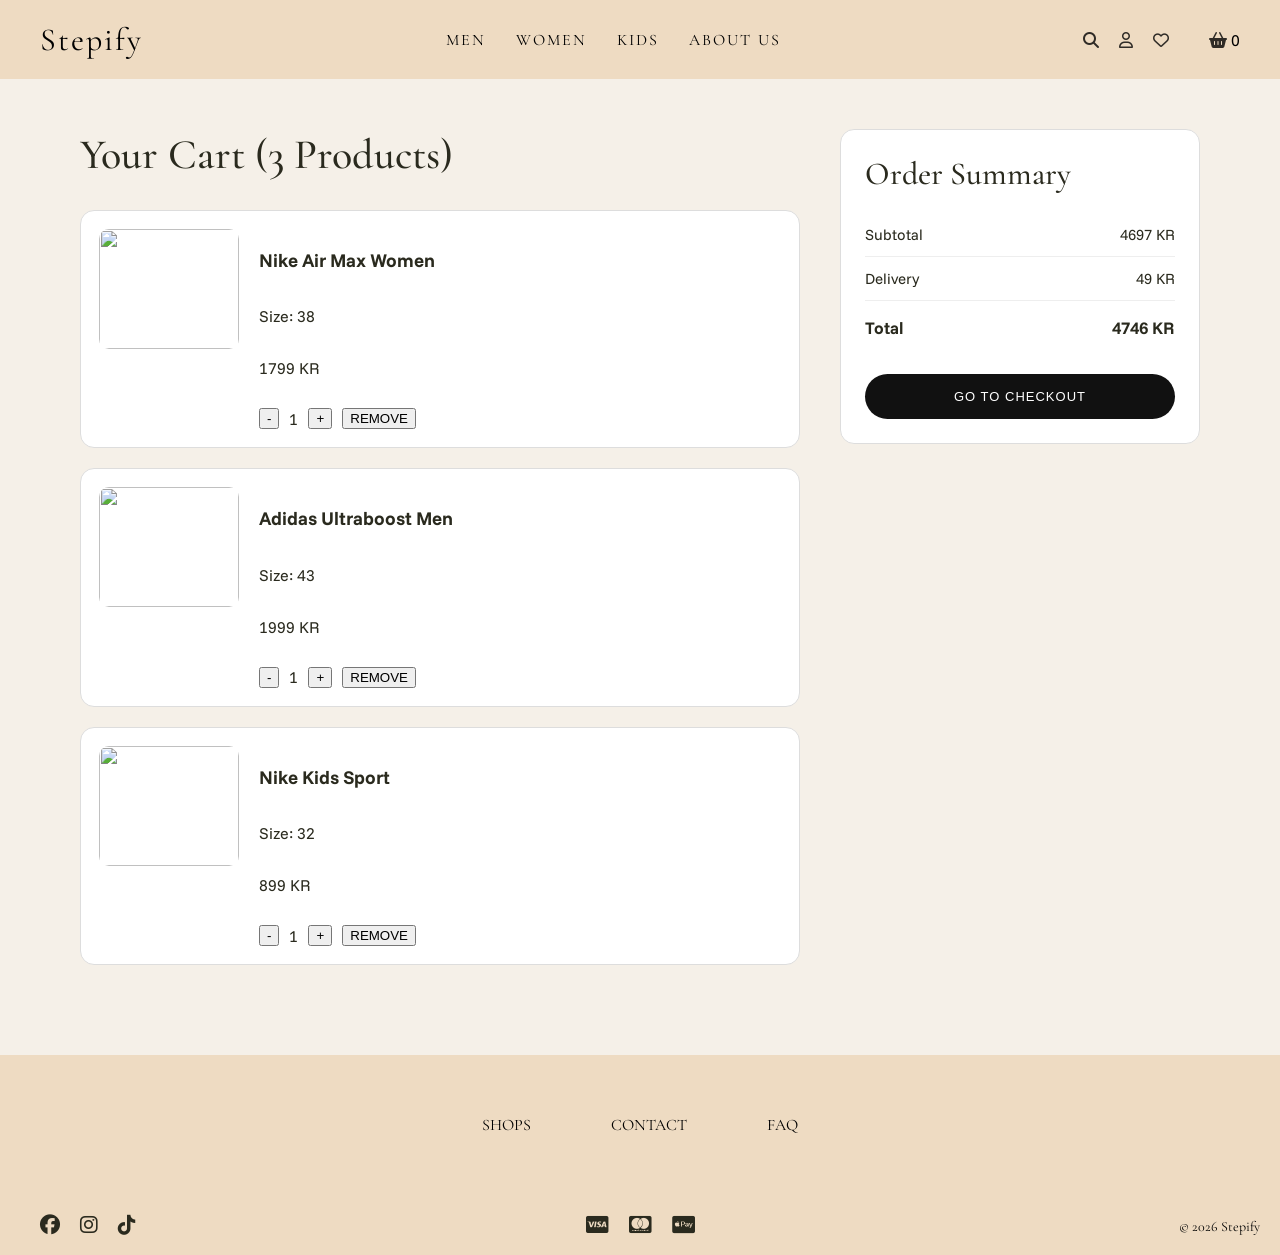
==== cart.html @ f6ad2549 "Add files via upload" ====
<!DOCTYPE html>
<html lang="en">
<head>
  <meta charset="UTF-8" />
  <meta name="viewport" content="width=device-width, initial-scale=1.0" />
  <title>Stepify | Cart</title>

  <link rel="stylesheet" href="cart.css" />
  <link rel="stylesheet" href="https://cdnjs.cloudflare.com/ajax/libs/font-awesome/6.5.0/css/all.min.css" />
  <link rel="preconnect" href="https://fonts.googleapis.com" />
  <link rel="preconnect" href="https://fonts.gstatic.com" crossorigin />
  <link href="https://fonts.googleapis.com/css2?family=Cormorant+Garamond:wght@300;400;500;600;700&family=Funnel+Sans:wght@300;400;500;600;700&display=swap" rel="stylesheet"><body>

  <!-- HEADER -->
  <header>
    <h1 class="cormorant-garamond-regular">
      <a href="index.html">Stepify</a>
    </h1>

    <nav class="cormorant-garamond-regular">
      <a href="men.html">MEN</a>
      <a href="women.html">WOMEN</a>
      <a href="kids.html">KIDS</a>
      <a href="about.html">ABOUT US</a>
    </nav>

    <div class="icons">
      <a href="search.html"><i class="fa-solid fa-magnifying-glass"></i></a>
      <a href="account.html"><i class="fa-regular fa-user"></i></a>
      <a href="favorites.html"><i class="fa-regular fa-heart"></i></a>
      <a href="cart.html">
      <a href="cart.html"><i class="fa-solid fa-basket-shopping"></i> <span id="cart-count">0</span></a>   
    </div>
  </header>

  <!-- MAIN -->
  <main class="cart-page">
    <section class="cart-left">
      <h2 id="cart-title">Your Cart (0 Products)</h2>
      <div id="cart-items"></div>
    </section>

    <aside class="cart-summary">
      <h3>Order Summary</h3>

      <div class="summary-row">
        <span>Subtotal</span>
        <span id="subtotal">0 KR</span>
      </div>

      <div class="summary-row">
        <span>Delivery</span>
        <span id="delivery">49 KR</span>
      </div>

      <div class="summary-row total-row">
        <span>Total</span>
        <span id="total">49 KR</span>
      </div>

      <button id="checkout-btn" class="checkout-btn">GO TO CHECKOUT</button>
    </aside>
  </main>

  <!-- FOOTER -->
  <footer>
    <div class="footer-links">
      <a href="#">SHOPS</a>
      <a href="#">CONTACT</a>
      <a href="#">FAQ</a>
    </div>

    <div class="footer-payments">
      <i class="fa-brands fa-cc-visa"></i>
      <i class="fa-brands fa-cc-mastercard"></i>
      <i class="fa-brands fa-cc-apple-pay"></i>
    </div>

    <div class="socialmedia">
      <i class="fa-brands fa-facebook"></i>
      <i class="fa-brands fa-instagram"></i>
      <i class="fa-brands fa-tiktok"></i>
    </div>

    <div class="footer-copy">
      <p>© 2026 Stepify</p>
    </div>
  </footer>

  <script src="cart.js"></script>
</body>
</html>
---- cart.css ----
/* ===== RESET ===== */
* {
  box-sizing: border-box;
}

body {
  margin: 0;
  padding: 0;
  background-color: #F5F0E8;
  color: #2A2A1E;
  font-family: "Funnel Sans", Arial, sans-serif;
}

/* ===== HEADER ===== */
header {
  background-color: rgb(238, 219, 194);
  display: flex;
  justify-content: space-between;
  align-items: center;
  padding: 20px 40px;
  position: sticky;
  top: 0;
  z-index: 1000;
}

.cormorant-garamond-regular {
  font-family: "Cormorant Garamond", serif;
  font-weight: 400;
  font-style: normal;
  font-size: 32px;
  letter-spacing: 2px;
  margin: 0;
}

.cormorant-garamond-regular a {
  color: black;
  text-decoration: none;
}

nav {
  display: flex;
  gap: 30px;
}

nav a {
  text-decoration: none;
  color: black;
  font-size: 16px;
}

nav a:hover {
  text-decoration: underline;
}

.icons {
  display: flex;
  gap: 20px;
}

.icons a {
  color: black;
  text-decoration: none;
}

.icons i {
  font-size: 16px;
  cursor: pointer;
  opacity: 0.8;
}

.icons i:hover {
  opacity: 1;
}

/* ===== MAIN ===== */
.cart-page {
  max-width: 1200px;
  margin: 50px auto;
  padding: 0 40px;
  display: grid;
  grid-template-columns: 2fr 1fr;
  gap: 40px;
  align-items: start;
}

.cart-left h2 {
  font-family: "Cormorant Garamond", serif;
  font-size: 42px;
  font-weight: 500;
  margin: 0 0 30px;
}

/* ===== CART ITEM ===== */
.cart-item {
  background: white;
  border: 1px solid #ddd;
  border-radius: 14px;
  padding: 18px;
  display: flex;
  gap: 20px;
  margin-bottom: 20px;
}

.cart-item img {
  width: 140px;
  height: 120px;
  object-fit: cover;
  border-radius: 10px;
}

.cart-item-info {
  flex: 1;
  display: flex;
  flex-direction: column;
  justify-content: center;
}

.cart-item-name {
  font-family: "Cormorant Garamond", serif;
  font-size: 28px;
  margin: 0 0 8px;
}

.cart-item-text {
  margin: 3px 0;
  font-size: 14px;
  color: #666;
}

.cart-item-price {
  margin-top: 10px;
  font-size: 15px;
  font-weight: 600;
  color: #222;
}

/* ===== QUANTITY ===== */
.quantity-controls {
  display: flex;
  align-items: center;
  gap: 10px;
  flex-wrap: wrap;
  margin-top: 14px;
}

.qty-btn,
.remove-btn {
  border: 1px solid #222;
  background: white;
  color: #222;
  border-radius: 999px;
  padding: 8px 14px;
  cursor: pointer;
  font-size: 12px;
  transition: 0.2s ease;
}

.qty-btn:hover,
.remove-btn:hover {
  background: #222;
  color: white;
}

.quantity-number {
  min-width: 24px;
  text-align: center;
  font-size: 14px;
  font-weight: 600;
}

.empty-cart {
  background: white;
  border: 1px solid #ddd;
  border-radius: 14px;
  padding: 24px;
  color: #666;
  font-size: 15px;
}

/* ===== SUMMARY ===== */
.cart-summary {
  background: white;
  border: 1px solid #ddd;
  border-radius: 14px;
  padding: 24px;
  position: sticky;
  top: 110px;
}

.cart-summary h3 {
  margin: 0 0 20px;
  font-family: "Cormorant Garamond", serif;
  font-size: 32px;
  font-weight: 500;
}

.summary-row {
  display: flex;
  justify-content: space-between;
  padding: 12px 0;
  border-bottom: 1px solid #eee;
  font-size: 15px;
}

.total-row {
  font-weight: 700;
  font-size: 17px;
  border-bottom: none;
  padding-top: 16px;
}

.checkout-btn {
  margin-top: 24px;
  width: 100%;
  border: none;
  border-radius: 999px;
  padding: 15px;
  background: #111;
  color: white;
  font-size: 13px;
  letter-spacing: 1px;
  cursor: pointer;
  transition: 0.2s ease;
}

.checkout-btn:hover {
  opacity: 0.9;
}

/* ===== FOOTER ===== */
footer {
  background-color: rgb(238, 219, 194);
  padding: 60px 40px 120px 40px;
  font-family: "Cormorant Garamond", serif;
  width: 100%;
  box-sizing: border-box;
  position: relative;
  margin-top: 70px;
}

.footer-links {
  display: flex;
  justify-content: center;
  gap: 80px;
}

.footer-links a {
  text-decoration: none;
  color: black;
  font-size: 16px;
}

.footer-links a:hover {
  text-decoration: underline;
}

.footer-payments {
  position: absolute;
  bottom: 20px;
  left: 50%;
  transform: translateX(-50%);
  display: flex;
  justify-content: center;
  gap: 20px;
  font-size: 20px;
}

.socialmedia {
  position: absolute;
  bottom: 20px;
  left: 40px;
  display: flex;
  gap: 20px;
  font-size: 20px;
}

.footer-copy {
  position: absolute;
  bottom: 20px;
  right: 20px;
  color: black;
  font-size: 14px;
}

.footer-copy p {
  margin: 0;
}

/* ===== RESPONSIVE ===== */
@media (max-width: 900px) {
  .cart-page {
    grid-template-columns: 1fr;
    padding: 0 20px;
  }

  header {
    padding: 20px;
  }

  nav {
    display: none;
  }

  footer {
    padding: 60px 20px 140px 20px;
  }

  .socialmedia {
    left: 20px;
  }

  .footer-copy {
    right: 20px;
  }
}

@media (max-width: 600px) {
  .cart-item {
    flex-direction: column;
  }

 .cart-item img {
  width: 170px;
  height: 150px;
  object-fit: contain;
  background: white;
  border-radius: 10px;
}

  .footer-links {
    flex-direction: column;
    align-items: center;
    gap: 20px;
  }
}
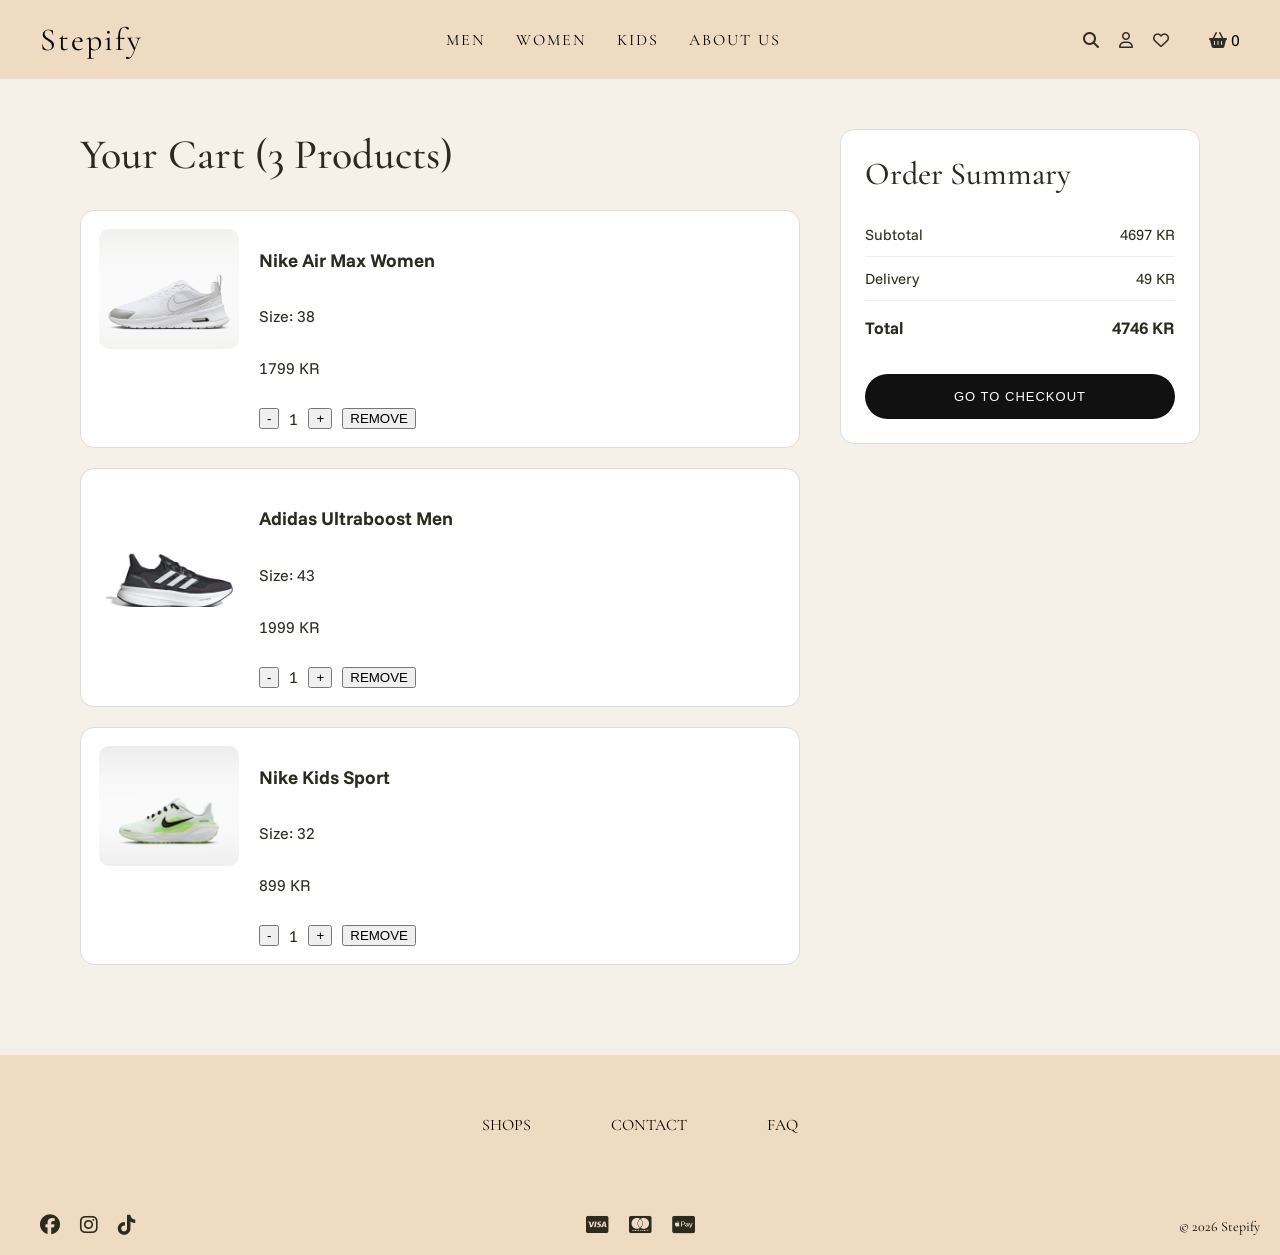
==== commit da232dfa: "Update cart.html" ====
--- a/cart.html
+++ b/cart.html
@@ -14,7 +14,7 @@
   <!-- HEADER -->
   <header>
     <h1 class="cormorant-garamond-regular">
-      <a href="index.html">Stepify</a>
+      <a href="homepage.html">Stepify</a>
     </h1>
 
     <nav class="cormorant-garamond-regular">
@@ -89,4 +89,4 @@
 
   <script src="cart.js"></script>
 </body>
-</html>+</html>
